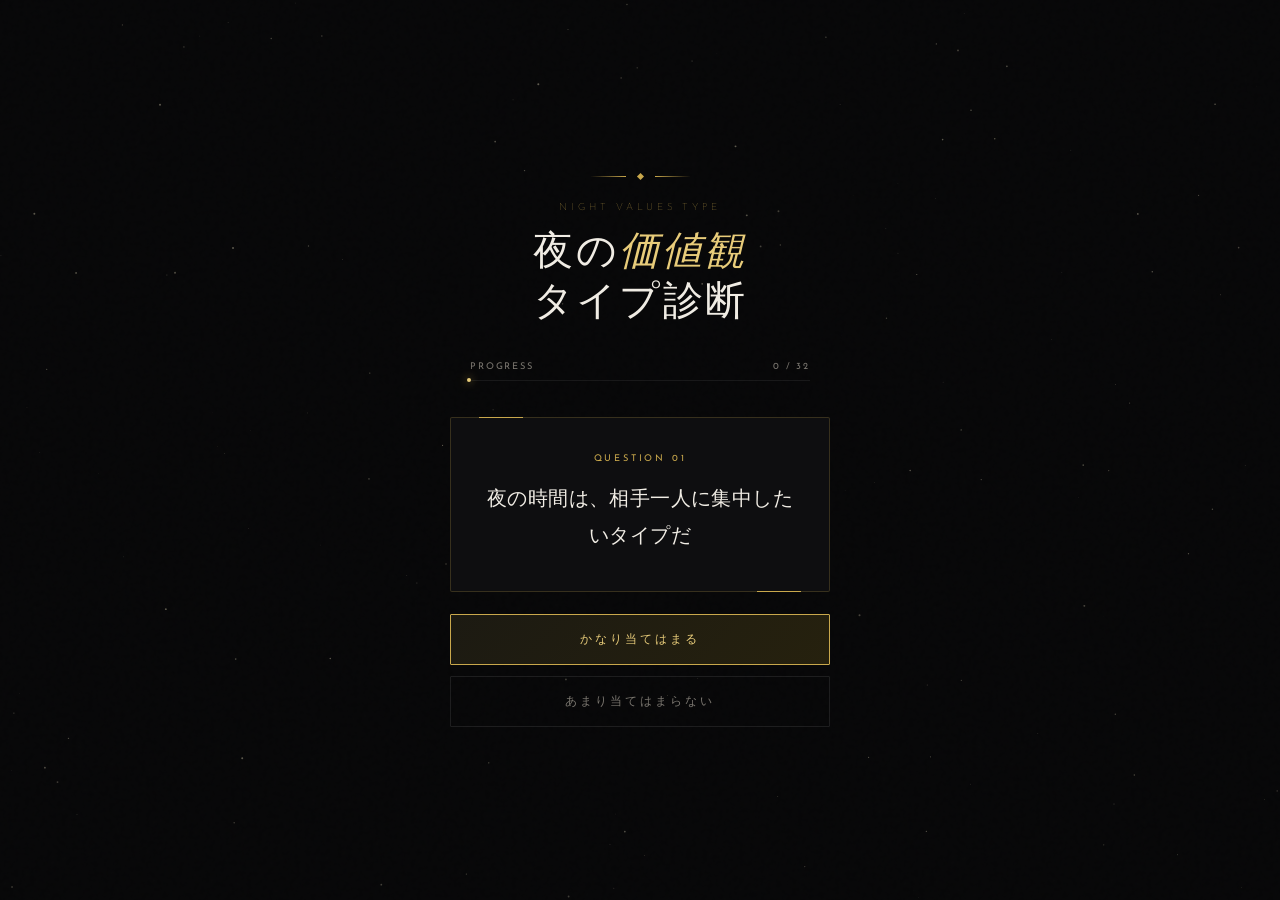
==== index.html @ 514044a6 "Add files via upload" ====
<!DOCTYPE html>
<html lang="ja">
<head>
  <meta charset="UTF-8" />
  <meta name="viewport" content="width=device-width, initial-scale=1.0" />
  <title>夜の価値観タイプ診断</title>
  <link rel="stylesheet" href="./style.css" />
</head>
<body>

<canvas id="stars-canvas"></canvas>

<div class="container">

  <div class="ornament">
    <div class="ornament-line"></div>
    <div class="ornament-diamond"></div>
    <div class="ornament-line right"></div>
  </div>

  <p class="eyebrow">Night Values Type</p>

  <h1>夜の<em>価値観</em><br>タイプ診断</h1>

  <div class="progress-wrap">
    <div class="progress-label">
      <span>Progress</span>
      <span id="progressText">0 / 32</span>
    </div>
    <div class="progress-track">
      <div class="progress-fill" id="progressFill" style="width:0%"></div>
    </div>
  </div>

  <div class="question-card">
    <div class="question-number" id="questionNumber">Question 01</div>
    <p id="question">読み込み中...</p>
  </div>

  <div class="buttons">
    <button id="yesBtn">かなり当てはまる</button>
    <button id="noBtn">あまり当てはまらない</button>
  </div>

</div>

<script src="./questions.js"></script>
<script src="./script.js"></script>

<script>
// Stars
(function(){
  const canvas = document.getElementById('stars-canvas');
  const ctx = canvas.getContext('2d');
  let stars = [];
  function resize(){
    canvas.width = window.innerWidth;
    canvas.height = window.innerHeight;
  }
  function init(){
    stars = [];
    for(let i=0;i<160;i++){
      stars.push({
        x: Math.random()*canvas.width,
        y: Math.random()*canvas.height,
        r: Math.random()*0.9+0.1,
        a: Math.random(),
        speed: Math.random()*0.003+0.001
      });
    }
  }
  function draw(){
    ctx.clearRect(0,0,canvas.width,canvas.height);
    stars.forEach(s=>{
      s.a += s.speed;
      const alpha = (Math.sin(s.a)+1)/2 * 0.7 + 0.1;
      ctx.beginPath();
      ctx.arc(s.x,s.y,s.r,0,Math.PI*2);
      ctx.fillStyle = `rgba(220,210,180,${alpha})`;
      ctx.fill();
    });
    requestAnimationFrame(draw);
  }
  resize();
  init();
  draw();
  window.addEventListener('resize',()=>{ resize(); init(); });
})();
</script>
</body>
</html>
---- style.css ----
@import url('https://fonts.googleapis.com/css2?family=Cormorant+Garamond:ital,wght@0,300;0,400;0,600;1,300;1,400&family=Josefin+Sans:wght@100;200;300&display=swap');

*, *::before, *::after { box-sizing: border-box; margin: 0; padding: 0; }

:root {
  --gold: #c9a84c;
  --gold-light: #e8cc7a;
  --gold-pale: rgba(201,168,76,0.12);
  --black: #070708;
  --surface: #0e0e10;
  --text-primary: #f0ece4;
  --text-muted: #7a766f;
  --border: rgba(201,168,76,0.22);
}

html, body { height: 100%; }

body {
  font-family: 'Josefin Sans', sans-serif;
  background: var(--black);
  color: var(--text-primary);
  min-height: 100vh;
  overflow-x: hidden;
}

#stars-canvas {
  position: fixed; inset: 0; z-index: 0; pointer-events: none; opacity: 0.55;
}

body::after {
  content: '';
  position: fixed; inset: 0; z-index: 1; pointer-events: none;
  background-image: url("data:image/svg+xml,%3Csvg viewBox='0 0 200 200' xmlns='http://www.w3.org/2000/svg'%3E%3Cfilter id='n'%3E%3CfeTurbulence type='fractalNoise' baseFrequency='0.85' numOctaves='4' stitchTiles='stitch'/%3E%3C/filter%3E%3Crect width='100%25' height='100%25' filter='url(%23n)' opacity='0.04'/%3E%3C/svg%3E");
  opacity: 0.4;
}

.container {
  position: relative; z-index: 2;
  max-width: 440px; min-height: 100vh; margin: 0 auto; padding: 0 24px;
  display: flex; flex-direction: column; justify-content: center; align-items: center; text-align: center;
}

.ornament {
  display: flex; align-items: center; gap: 12px; margin-bottom: 24px;
  opacity: 0; animation: fadeUp 1s ease 0.2s forwards;
}
.ornament-line { width: 36px; height: 1px; background: linear-gradient(90deg, transparent, var(--gold)); }
.ornament-line.right { background: linear-gradient(90deg, var(--gold), transparent); }
.ornament-diamond { width: 5px; height: 5px; background: var(--gold); transform: rotate(45deg); flex-shrink: 0; }

.eyebrow {
  font-weight: 100; font-size: 0.62rem; letter-spacing: 0.38em; color: var(--gold);
  text-transform: uppercase; margin-bottom: 14px;
  opacity: 0; animation: fadeUp 1s ease 0.35s forwards;
}

h1 {
  font-family: 'Cormorant Garamond', serif; font-weight: 300;
  font-size: 2.5rem; line-height: 1.25; letter-spacing: 0.06em;
  opacity: 0; animation: fadeUp 1s ease 0.45s forwards;
}
h1 em { font-style: italic; color: var(--gold-light); }

.progress-wrap {
  width: 100%; max-width: 340px; margin: 36px auto 0;
  opacity: 0; animation: fadeUp 1s ease 0.65s forwards;
}
.progress-label {
  display: flex; justify-content: space-between;
  font-size: 0.58rem; letter-spacing: 0.2em; color: var(--text-muted); text-transform: uppercase; margin-bottom: 9px;
}
.progress-track { width: 100%; height: 1px; background: rgba(255,255,255,0.07); position: relative; }
.progress-fill {
  height: 100%; background: linear-gradient(90deg, var(--gold), var(--gold-light));
  transition: width 0.55s cubic-bezier(0.4,0,0.2,1); position: relative;
}
.progress-fill::after {
  content: ''; position: absolute; right: -1px; top: 50%; transform: translateY(-50%);
  width: 4px; height: 4px; background: var(--gold-light); border-radius: 50%;
  box-shadow: 0 0 8px var(--gold);
}

.question-card {
  width: 100%; max-width: 380px; margin: 36px auto 0; padding: 36px 26px;
  background: var(--surface); border: 1px solid var(--border); border-radius: 2px; position: relative;
  opacity: 0; animation: fadeUp 1s ease 0.55s forwards;
}
.question-card::before {
  content: ''; position: absolute; top: -1px; left: 28px; width: 44px; height: 1px; background: var(--gold);
}
.question-card::after {
  content: ''; position: absolute; bottom: -1px; right: 28px; width: 44px; height: 1px; background: var(--gold);
}
.question-number {
  font-size: 0.58rem; letter-spacing: 0.3em; color: var(--gold); text-transform: uppercase; margin-bottom: 18px;
}
#question {
  font-family: 'Cormorant Garamond', serif; font-weight: 300;
  font-size: 1.25rem; line-height: 1.85; color: var(--text-primary); letter-spacing: 0.02em;
}

.buttons {
  width: 100%; max-width: 380px; display: flex; flex-direction: column; gap: 11px; margin-top: 22px;
  opacity: 0; animation: fadeUp 1s ease 0.75s forwards;
}
button {
  width: 100%; padding: 17px 24px;
  font-family: 'Josefin Sans', sans-serif; font-weight: 200;
  font-size: 0.72rem; letter-spacing: 0.26em; text-transform: uppercase;
  border: none; border-radius: 1px; cursor: pointer; transition: all 0.28s ease; position: relative; overflow: hidden;
}
#yesBtn {
  background: linear-gradient(135deg, #1c1a12, #26210e); color: var(--gold-light); border: 1px solid var(--gold);
}
#yesBtn::before {
  content: ''; position: absolute; inset: 0;
  background: linear-gradient(135deg, var(--gold-pale), transparent); opacity: 0; transition: opacity 0.28s;
}
#yesBtn:hover::before { opacity: 1; }
#yesBtn:hover { box-shadow: 0 0 28px rgba(201,168,76,0.22); transform: translateY(-1px); }

#noBtn { background: transparent; color: var(--text-muted); border: 1px solid rgba(255,255,255,0.09); }
#noBtn:hover { color: var(--text-primary); border-color: rgba(255,255,255,0.18); transform: translateY(-1px); }
button:active { transform: translateY(0) !important; }

/* === Result === */
.result-wrapper {
  position: relative; z-index: 2; width: 100%; max-width: 440px;
  min-height: 100vh; margin: 0 auto; padding: 60px 24px;
  display: flex; flex-direction: column; align-items: center;
}
.result-eyebrow {
  font-size: 0.58rem; letter-spacing: 0.38em; color: var(--gold); text-transform: uppercase; margin-bottom: 36px;
  opacity: 0; animation: fadeUp 0.8s ease 0.1s forwards;
}
.result-card {
  width: 100%; background: var(--surface); border: 1px solid var(--border); border-radius: 2px; padding: 40px 26px;
  position: relative; opacity: 0; animation: fadeUp 0.8s ease 0.3s forwards;
}
.result-card::before {
  content: ''; position: absolute; top: 0; left: 0; right: 0; height: 1px;
  background: linear-gradient(90deg, transparent, var(--gold), transparent);
}
.result-card::after {
  content: ''; position: absolute; bottom: 0; left: 0; right: 0; height: 1px;
  background: linear-gradient(90deg, transparent, rgba(201,168,76,0.3), transparent);
}
.type-label { font-size: 0.58rem; letter-spacing: 0.32em; color: var(--text-muted); text-transform: uppercase; margin-bottom: 10px; }
.type-name {
  font-family: 'Cormorant Garamond', serif; font-weight: 300;
  font-size: 2.1rem; line-height: 1.2; color: var(--gold-light); margin-bottom: 22px; letter-spacing: 0.04em;
}
.divider { width: 36px; height: 1px; background: var(--gold); margin: 0 auto 22px; }
.lead {
  font-family: 'Cormorant Garamond', serif; font-size: 1.02rem;
  line-height: 1.9; color: #aaa69f; letter-spacing: 0.02em;
}
.compat-section { margin-top: 30px; padding-top: 26px; border-top: 1px solid rgba(255,255,255,0.05); }
.compat-label {
  font-size: 0.56rem; letter-spacing: 0.3em; text-transform: uppercase; margin-bottom: 13px;
}
.compat-label.good { color: rgba(201,168,76,0.65); }
.compat-label.bad  { color: rgba(190,110,110,0.65); }
.compat-list { list-style: none; display: flex; flex-direction: column; gap: 7px; }
.compat-list li {
  font-family: 'Cormorant Garamond', serif; font-size: 0.95rem;
  color: var(--text-primary); padding: 10px 14px;
  background: rgba(255,255,255,0.02); border-left: 1px solid; letter-spacing: 0.02em;
}
.compat-list.good-list li { border-color: rgba(201,168,76,0.38); }
.compat-list.bad-list  li { border-color: rgba(190,110,110,0.28); }

.back-btn {
  margin-top: 28px; width: 100%; padding: 17px;
  background: transparent; border: 1px solid var(--border); color: var(--gold);
  font-family: 'Josefin Sans', sans-serif; font-weight: 200;
  font-size: 0.7rem; letter-spacing: 0.3em; text-transform: uppercase;
  cursor: pointer; border-radius: 1px; transition: all 0.28s ease;
  opacity: 0; animation: fadeUp 0.8s ease 0.5s forwards;
}
.back-btn:hover { background: var(--gold-pale); box-shadow: 0 0 20px rgba(201,168,76,0.15); transform: translateY(-1px); }

@keyframes fadeUp {
  from { opacity: 0; transform: translateY(18px); }
  to   { opacity: 1; transform: translateY(0); }
}
.q-exit   { animation: qExit 0.22s ease forwards; }
.q-enter  { animation: qEnter 0.3s ease forwards; }
@keyframes qExit  { to { opacity: 0; transform: translateX(-16px); } }
@keyframes qEnter { from { opacity: 0; transform: translateX(16px); } to { opacity: 1; transform: translateX(0); } }

@media (max-width: 480px) {
  h1 { font-size: 2rem; }
  #question { font-size: 1.15rem; }
  .question-card { padding: 28px 18px; }
  .result-card { padding: 32px 18px; }
  .type-name { font-size: 1.8rem; }
}
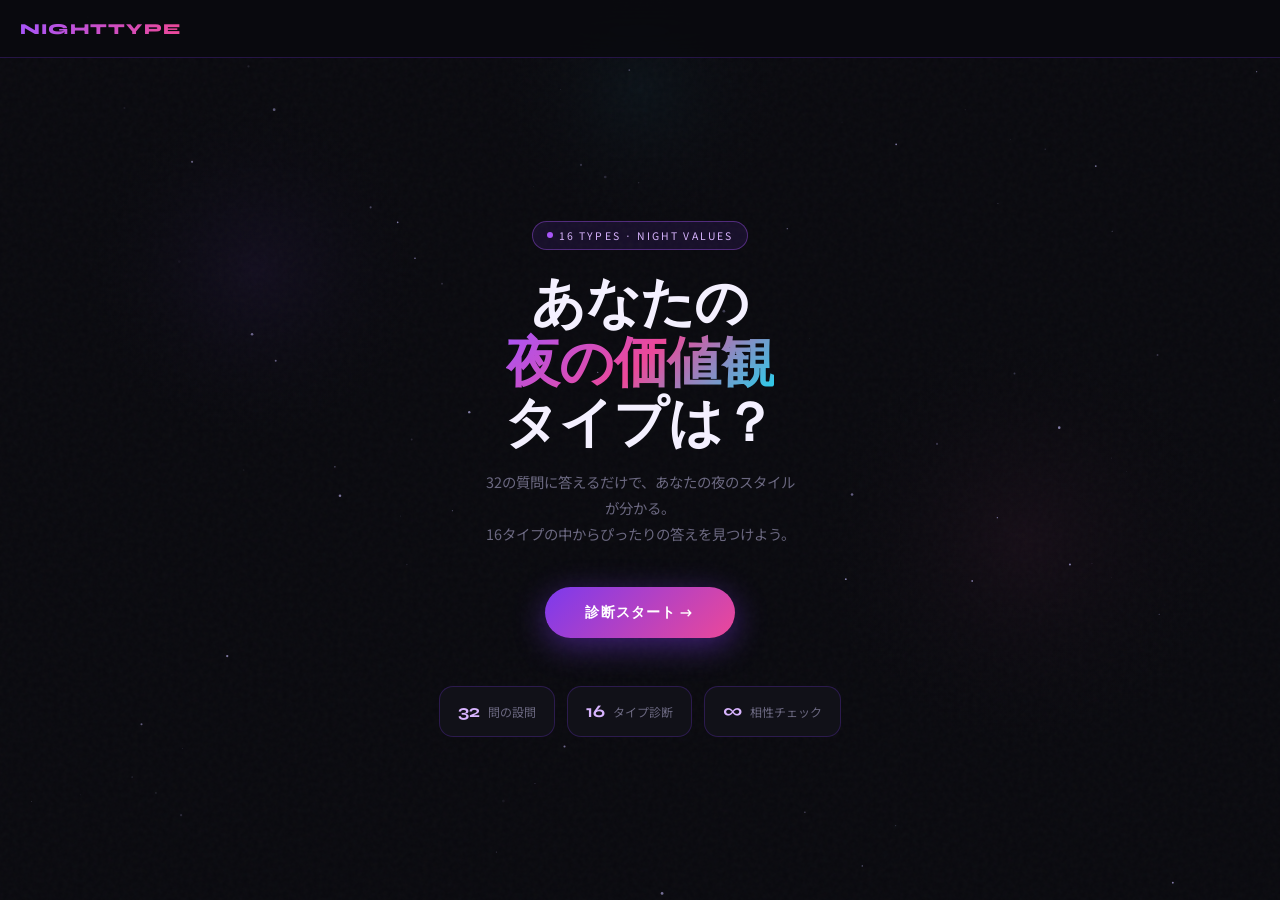
==== commit bc892fff: "Add files via upload" ====
--- a/index.html
+++ b/index.html
@@ -8,84 +8,54 @@
 </head>
 <body>
 
-<canvas id="stars-canvas"></canvas>
+<canvas id="bg-canvas"></canvas>
+<div class="noise"></div>
 
-<div class="container">
+<!-- NAVBAR -->
+<nav class="navbar">
+  <a href="index.html" class="nav-logo">NightType</a>
+  <button class="hamburger" id="hamburger" aria-label="menu">
+    <span></span><span></span><span></span>
+  </button>
+</nav>
 
-  <div class="ornament">
-    <div class="ornament-line"></div>
-    <div class="ornament-diamond"></div>
-    <div class="ornament-line right"></div>
+<!-- DRAWER -->
+<div class="drawer" id="drawer">
+  <a href="index.html" class="active"><span class="icon">🏠</span>ホーム</a>
+  <a href="quiz.html"><span class="icon">🌙</span>診断する</a>
+  <a href="compat.html"><span class="icon">💜</span>相性チェック</a>
+</div>
+<div class="drawer-overlay" id="drawer-overlay"></div>
+
+<!-- HERO -->
+<div class="page">
+  <div class="home-hero">
+
+    <div class="hero-badge">
+      <div class="dot"></div>
+      16 Types · Night Values
+    </div>
+
+    <h1 class="hero-title">
+      あなたの<br><span class="grad">夜の価値観</span><br>タイプは？
+    </h1>
+
+    <p class="hero-sub">
+      32の質問に答えるだけで、あなたの夜のスタイルが分かる。<br>
+      16タイプの中からぴったりの答えを見つけよう。
+    </p>
+
+    <a href="quiz.html" class="hero-btn">診断スタート →</a>
+
+    <div class="hero-cards">
+      <div class="hero-card"><span class="num">32</span>問の設問</div>
+      <div class="hero-card"><span class="num">16</span>タイプ診断</div>
+      <div class="hero-card"><span class="num">∞</span>相性チェック</div>
+    </div>
+
   </div>
-
-  <p class="eyebrow">Night Values Type</p>
-
-  <h1>夜の<em>価値観</em><br>タイプ診断</h1>
-
-  <div class="progress-wrap">
-    <div class="progress-label">
-      <span>Progress</span>
-      <span id="progressText">0 / 32</span>
-    </div>
-    <div class="progress-track">
-      <div class="progress-fill" id="progressFill" style="width:0%"></div>
-    </div>
-  </div>
-
-  <div class="question-card">
-    <div class="question-number" id="questionNumber">Question 01</div>
-    <p id="question">読み込み中...</p>
-  </div>
-
-  <div class="buttons">
-    <button id="yesBtn">かなり当てはまる</button>
-    <button id="noBtn">あまり当てはまらない</button>
-  </div>
-
 </div>
 
-<script src="./questions.js"></script>
-<script src="./script.js"></script>
-
-<script>
-// Stars
-(function(){
-  const canvas = document.getElementById('stars-canvas');
-  const ctx = canvas.getContext('2d');
-  let stars = [];
-  function resize(){
-    canvas.width = window.innerWidth;
-    canvas.height = window.innerHeight;
-  }
-  function init(){
-    stars = [];
-    for(let i=0;i<160;i++){
-      stars.push({
-        x: Math.random()*canvas.width,
-        y: Math.random()*canvas.height,
-        r: Math.random()*0.9+0.1,
-        a: Math.random(),
-        speed: Math.random()*0.003+0.001
-      });
-    }
-  }
-  function draw(){
-    ctx.clearRect(0,0,canvas.width,canvas.height);
-    stars.forEach(s=>{
-      s.a += s.speed;
-      const alpha = (Math.sin(s.a)+1)/2 * 0.7 + 0.1;
-      ctx.beginPath();
-      ctx.arc(s.x,s.y,s.r,0,Math.PI*2);
-      ctx.fillStyle = `rgba(220,210,180,${alpha})`;
-      ctx.fill();
-    });
-    requestAnimationFrame(draw);
-  }
-  resize();
-  init();
-  draw();
-  window.addEventListener('resize',()=>{ resize(); init(); });
-})();
-</script>
+<script src="./common.js"></script>
 </body>
 </html>
--- a/style.css
+++ b/style.css
@@ -1,198 +1,474 @@
-@import url('https://fonts.googleapis.com/css2?family=Cormorant+Garamond:ital,wght@0,300;0,400;0,600;1,300;1,400&family=Josefin+Sans:wght@100;200;300&display=swap');
+@import url('https://fonts.googleapis.com/css2?family=Syne:wght@400;600;700;800&family=Noto+Sans+JP:wght@300;400;500&display=swap');
 
 *, *::before, *::after { box-sizing: border-box; margin: 0; padding: 0; }
 
 :root {
-  --gold: #c9a84c;
-  --gold-light: #e8cc7a;
-  --gold-pale: rgba(201,168,76,0.12);
-  --black: #070708;
-  --surface: #0e0e10;
-  --text-primary: #f0ece4;
-  --text-muted: #7a766f;
-  --border: rgba(201,168,76,0.22);
-}
-
-html, body { height: 100%; }
+  --bg:       #0a0a0f;
+  --surface:  #111118;
+  --surface2: #18181f;
+  --purple:   #7c3aed;
+  --purple-l: #a855f7;
+  --purple-ll:#d8b4fe;
+  --pink:     #ec4899;
+  --pink-l:   #f9a8d4;
+  --cyan:     #22d3ee;
+  --white:    #f4f0ff;
+  --muted:    #6b6880;
+  --border:   rgba(124,58,237,0.25);
+  --glow:     rgba(124,58,237,0.35);
+}
+
+html, body { height: 100%; scroll-behavior: smooth; }
 
 body {
-  font-family: 'Josefin Sans', sans-serif;
-  background: var(--black);
-  color: var(--text-primary);
+  font-family: 'Noto Sans JP', sans-serif;
+  background: var(--bg);
+  color: var(--white);
   min-height: 100vh;
   overflow-x: hidden;
 }
 
-#stars-canvas {
-  position: fixed; inset: 0; z-index: 0; pointer-events: none; opacity: 0.55;
-}
-
-body::after {
-  content: '';
-  position: fixed; inset: 0; z-index: 1; pointer-events: none;
-  background-image: url("data:image/svg+xml,%3Csvg viewBox='0 0 200 200' xmlns='http://www.w3.org/2000/svg'%3E%3Cfilter id='n'%3E%3CfeTurbulence type='fractalNoise' baseFrequency='0.85' numOctaves='4' stitchTiles='stitch'/%3E%3C/filter%3E%3Crect width='100%25' height='100%25' filter='url(%23n)' opacity='0.04'/%3E%3C/svg%3E");
-  opacity: 0.4;
-}
-
-.container {
+/* ── Scrollbar ── */
+::-webkit-scrollbar { width: 4px; }
+::-webkit-scrollbar-track { background: var(--bg); }
+::-webkit-scrollbar-thumb { background: var(--purple); border-radius: 2px; }
+
+/* ── Canvas BG ── */
+#bg-canvas {
+  position: fixed; inset: 0; z-index: 0; pointer-events: none;
+}
+
+/* ── Noise overlay ── */
+.noise {
+  position: fixed; inset: 0; z-index: 1; pointer-events: none; opacity: 0.03;
+  background-image: url("data:image/svg+xml,%3Csvg viewBox='0 0 200 200' xmlns='http://www.w3.org/2000/svg'%3E%3Cfilter id='n'%3E%3CfeTurbulence type='fractalNoise' baseFrequency='0.9' numOctaves='4' stitchTiles='stitch'/%3E%3C/filter%3E%3Crect width='100%25' height='100%25' filter='url(%23n)'/%3E%3C/svg%3E");
+}
+
+/* ════════════════════════════
+   NAVBAR
+════════════════════════════ */
+.navbar {
+  position: fixed; top: 0; left: 0; right: 0; z-index: 100;
+  display: flex; align-items: center; justify-content: space-between;
+  padding: 0 20px; height: 58px;
+  background: rgba(10,10,15,0.85);
+  backdrop-filter: blur(16px);
+  border-bottom: 1px solid var(--border);
+}
+
+.nav-logo {
+  font-family: 'Syne', sans-serif; font-weight: 800; font-size: 0.95rem;
+  letter-spacing: 0.08em; text-transform: uppercase;
+  background: linear-gradient(90deg, var(--purple-l), var(--pink));
+  -webkit-background-clip: text; -webkit-text-fill-color: transparent;
+  text-decoration: none;
+}
+
+.hamburger {
+  display: flex; flex-direction: column; justify-content: center; gap: 5px;
+  width: 36px; height: 36px; cursor: pointer; padding: 4px;
+  background: none; border: none;
+}
+.hamburger span {
+  display: block; height: 2px; border-radius: 2px;
+  background: var(--purple-ll);
+  transition: all 0.3s ease;
+  transform-origin: center;
+}
+.hamburger.open span:nth-child(1) { transform: translateY(7px) rotate(45deg); }
+.hamburger.open span:nth-child(2) { opacity: 0; transform: scaleX(0); }
+.hamburger.open span:nth-child(3) { transform: translateY(-7px) rotate(-45deg); }
+
+/* Drawer */
+.drawer {
+  position: fixed; top: 58px; right: 0; bottom: 0;
+  width: min(280px, 80vw); z-index: 99;
+  background: rgba(17,17,24,0.97);
+  backdrop-filter: blur(20px);
+  border-left: 1px solid var(--border);
+  transform: translateX(100%);
+  transition: transform 0.35s cubic-bezier(0.4,0,0.2,1);
+  padding: 32px 24px;
+  display: flex; flex-direction: column; gap: 8px;
+}
+.drawer.open { transform: translateX(0); }
+.drawer-overlay {
+  position: fixed; inset: 0; z-index: 98; background: rgba(0,0,0,0.5);
+  opacity: 0; pointer-events: none; transition: opacity 0.3s;
+}
+.drawer-overlay.open { opacity: 1; pointer-events: all; }
+
+.drawer a {
+  display: flex; align-items: center; gap: 12px;
+  padding: 14px 16px; border-radius: 10px;
+  font-family: 'Syne', sans-serif; font-weight: 600; font-size: 0.9rem;
+  letter-spacing: 0.05em; color: var(--white); text-decoration: none;
+  transition: all 0.2s;
+}
+.drawer a:hover, .drawer a.active {
+  background: rgba(124,58,237,0.2); color: var(--purple-ll);
+}
+.drawer a .icon { font-size: 1.1rem; width: 24px; text-align: center; }
+
+/* ════════════════════════════
+   PAGE WRAPPER
+════════════════════════════ */
+.page {
   position: relative; z-index: 2;
-  max-width: 440px; min-height: 100vh; margin: 0 auto; padding: 0 24px;
-  display: flex; flex-direction: column; justify-content: center; align-items: center; text-align: center;
-}
-
-.ornament {
-  display: flex; align-items: center; gap: 12px; margin-bottom: 24px;
-  opacity: 0; animation: fadeUp 1s ease 0.2s forwards;
-}
-.ornament-line { width: 36px; height: 1px; background: linear-gradient(90deg, transparent, var(--gold)); }
-.ornament-line.right { background: linear-gradient(90deg, var(--gold), transparent); }
-.ornament-diamond { width: 5px; height: 5px; background: var(--gold); transform: rotate(45deg); flex-shrink: 0; }
-
-.eyebrow {
-  font-weight: 100; font-size: 0.62rem; letter-spacing: 0.38em; color: var(--gold);
-  text-transform: uppercase; margin-bottom: 14px;
-  opacity: 0; animation: fadeUp 1s ease 0.35s forwards;
-}
-
-h1 {
-  font-family: 'Cormorant Garamond', serif; font-weight: 300;
-  font-size: 2.5rem; line-height: 1.25; letter-spacing: 0.06em;
-  opacity: 0; animation: fadeUp 1s ease 0.45s forwards;
-}
-h1 em { font-style: italic; color: var(--gold-light); }
-
-.progress-wrap {
-  width: 100%; max-width: 340px; margin: 36px auto 0;
-  opacity: 0; animation: fadeUp 1s ease 0.65s forwards;
-}
-.progress-label {
-  display: flex; justify-content: space-between;
-  font-size: 0.58rem; letter-spacing: 0.2em; color: var(--text-muted); text-transform: uppercase; margin-bottom: 9px;
-}
-.progress-track { width: 100%; height: 1px; background: rgba(255,255,255,0.07); position: relative; }
+  padding-top: 58px; min-height: 100vh;
+}
+
+/* ════════════════════════════
+   HOME PAGE
+════════════════════════════ */
+.home-hero {
+  display: flex; flex-direction: column; align-items: center; justify-content: center;
+  min-height: calc(100vh - 58px);
+  padding: 40px 24px; text-align: center;
+}
+
+.hero-badge {
+  display: inline-flex; align-items: center; gap: 6px;
+  padding: 6px 14px; border-radius: 999px;
+  border: 1px solid rgba(168,85,247,0.4);
+  background: rgba(124,58,237,0.12);
+  font-size: 0.65rem; letter-spacing: 0.2em; text-transform: uppercase;
+  color: var(--purple-ll); margin-bottom: 24px;
+  opacity: 0; animation: popIn 0.6s ease 0.2s forwards;
+}
+.hero-badge .dot {
+  width: 6px; height: 6px; border-radius: 50%; background: var(--purple-l);
+  animation: pulse 2s infinite;
+}
+
+.hero-title {
+  font-family: 'Syne', sans-serif; font-weight: 800;
+  font-size: clamp(2.2rem, 8vw, 3.4rem); line-height: 1.1;
+  letter-spacing: -0.01em; margin-bottom: 16px;
+  opacity: 0; animation: popIn 0.6s ease 0.35s forwards;
+}
+.hero-title .grad {
+  background: linear-gradient(135deg, var(--purple-l) 0%, var(--pink) 50%, var(--cyan) 100%);
+  -webkit-background-clip: text; -webkit-text-fill-color: transparent;
+}
+
+.hero-sub {
+  font-size: 0.9rem; line-height: 1.8; color: var(--muted);
+  max-width: 320px; margin-bottom: 40px;
+  opacity: 0; animation: popIn 0.6s ease 0.5s forwards;
+}
+
+.hero-btn {
+  display: inline-block; padding: 16px 40px; border-radius: 999px;
+  background: linear-gradient(135deg, var(--purple), var(--pink));
+  color: #fff; font-family: 'Syne', sans-serif; font-weight: 700;
+  font-size: 0.9rem; letter-spacing: 0.08em; text-decoration: none;
+  box-shadow: 0 8px 32px rgba(124,58,237,0.45);
+  transition: all 0.25s ease;
+  opacity: 0; animation: popIn 0.6s ease 0.65s forwards;
+}
+.hero-btn:hover {
+  transform: translateY(-3px);
+  box-shadow: 0 14px 40px rgba(124,58,237,0.6);
+}
+
+.hero-cards {
+  display: flex; gap: 12px; margin-top: 48px; flex-wrap: wrap; justify-content: center;
+  opacity: 0; animation: popIn 0.6s ease 0.8s forwards;
+}
+.hero-card {
+  padding: 14px 18px; border-radius: 14px;
+  background: var(--surface); border: 1px solid var(--border);
+  font-size: 0.75rem; color: var(--muted);
+  display: flex; align-items: center; gap: 8px;
+}
+.hero-card .num {
+  font-family: 'Syne', sans-serif; font-weight: 700; font-size: 1.1rem; color: var(--purple-ll);
+}
+
+/* ════════════════════════════
+   QUIZ PAGE
+════════════════════════════ */
+.quiz-wrap {
+  max-width: 480px; margin: 0 auto;
+  padding: 32px 20px 60px;
+  display: flex; flex-direction: column; align-items: center;
+}
+
+.quiz-header {
+  width: 100%; margin-bottom: 28px;
+  opacity: 0; animation: popIn 0.5s ease 0.1s forwards;
+}
+
+.progress-top {
+  display: flex; justify-content: space-between; align-items: center;
+  font-size: 0.65rem; letter-spacing: 0.15em; text-transform: uppercase;
+  color: var(--muted); margin-bottom: 10px;
+}
+.progress-num { font-family: 'Syne', sans-serif; color: var(--purple-ll); font-weight: 700; }
+
+.progress-bar {
+  width: 100%; height: 3px; background: rgba(255,255,255,0.06); border-radius: 999px; overflow: hidden;
+}
 .progress-fill {
-  height: 100%; background: linear-gradient(90deg, var(--gold), var(--gold-light));
-  transition: width 0.55s cubic-bezier(0.4,0,0.2,1); position: relative;
+  height: 100%;
+  background: linear-gradient(90deg, var(--purple), var(--pink));
+  border-radius: 999px;
+  transition: width 0.5s cubic-bezier(0.4,0,0.2,1);
+  position: relative;
 }
 .progress-fill::after {
-  content: ''; position: absolute; right: -1px; top: 50%; transform: translateY(-50%);
-  width: 4px; height: 4px; background: var(--gold-light); border-radius: 50%;
-  box-shadow: 0 0 8px var(--gold);
-}
-
-.question-card {
-  width: 100%; max-width: 380px; margin: 36px auto 0; padding: 36px 26px;
-  background: var(--surface); border: 1px solid var(--border); border-radius: 2px; position: relative;
-  opacity: 0; animation: fadeUp 1s ease 0.55s forwards;
-}
-.question-card::before {
-  content: ''; position: absolute; top: -1px; left: 28px; width: 44px; height: 1px; background: var(--gold);
-}
-.question-card::after {
-  content: ''; position: absolute; bottom: -1px; right: 28px; width: 44px; height: 1px; background: var(--gold);
-}
-.question-number {
-  font-size: 0.58rem; letter-spacing: 0.3em; color: var(--gold); text-transform: uppercase; margin-bottom: 18px;
-}
+  content: ''; position: absolute; right: 0; top: 50%; transform: translateY(-50%);
+  width: 8px; height: 8px; border-radius: 50%;
+  background: var(--pink);
+  box-shadow: 0 0 10px var(--pink);
+}
+
+.q-card {
+  width: 100%; border-radius: 20px;
+  background: var(--surface);
+  border: 1px solid var(--border);
+  padding: 32px 24px; position: relative; overflow: hidden;
+  opacity: 0; animation: popIn 0.5s ease 0.25s forwards;
+}
+.q-card::before {
+  content: ''; position: absolute; top: 0; left: 0; right: 0; height: 2px;
+  background: linear-gradient(90deg, var(--purple), var(--pink), var(--cyan));
+}
+
+.q-tag {
+  display: inline-block; padding: 4px 10px; border-radius: 999px;
+  background: rgba(124,58,237,0.18); border: 1px solid rgba(168,85,247,0.3);
+  font-size: 0.6rem; letter-spacing: 0.2em; text-transform: uppercase;
+  color: var(--purple-ll); margin-bottom: 18px;
+}
+
 #question {
-  font-family: 'Cormorant Garamond', serif; font-weight: 300;
-  font-size: 1.25rem; line-height: 1.85; color: var(--text-primary); letter-spacing: 0.02em;
-}
-
-.buttons {
-  width: 100%; max-width: 380px; display: flex; flex-direction: column; gap: 11px; margin-top: 22px;
-  opacity: 0; animation: fadeUp 1s ease 0.75s forwards;
-}
-button {
-  width: 100%; padding: 17px 24px;
-  font-family: 'Josefin Sans', sans-serif; font-weight: 200;
-  font-size: 0.72rem; letter-spacing: 0.26em; text-transform: uppercase;
-  border: none; border-radius: 1px; cursor: pointer; transition: all 0.28s ease; position: relative; overflow: hidden;
-}
-#yesBtn {
-  background: linear-gradient(135deg, #1c1a12, #26210e); color: var(--gold-light); border: 1px solid var(--gold);
-}
-#yesBtn::before {
-  content: ''; position: absolute; inset: 0;
-  background: linear-gradient(135deg, var(--gold-pale), transparent); opacity: 0; transition: opacity 0.28s;
-}
-#yesBtn:hover::before { opacity: 1; }
-#yesBtn:hover { box-shadow: 0 0 28px rgba(201,168,76,0.22); transform: translateY(-1px); }
-
-#noBtn { background: transparent; color: var(--text-muted); border: 1px solid rgba(255,255,255,0.09); }
-#noBtn:hover { color: var(--text-primary); border-color: rgba(255,255,255,0.18); transform: translateY(-1px); }
-button:active { transform: translateY(0) !important; }
-
-/* === Result === */
-.result-wrapper {
-  position: relative; z-index: 2; width: 100%; max-width: 440px;
-  min-height: 100vh; margin: 0 auto; padding: 60px 24px;
+  font-size: 1.15rem; line-height: 1.85; font-weight: 400; letter-spacing: 0.02em;
+}
+
+.q-deco {
+  position: absolute; bottom: -20px; right: -20px;
+  width: 100px; height: 100px; border-radius: 50%;
+  background: radial-gradient(circle, rgba(124,58,237,0.12), transparent 70%);
+  pointer-events: none;
+}
+
+.btn-group {
+  width: 100%; display: flex; flex-direction: column; gap: 12px; margin-top: 20px;
+  opacity: 0; animation: popIn 0.5s ease 0.4s forwards;
+}
+
+.btn-yes, .btn-no {
+  width: 100%; padding: 18px; border-radius: 14px; border: none; cursor: pointer;
+  font-family: 'Syne', sans-serif; font-weight: 700; font-size: 0.85rem;
+  letter-spacing: 0.06em; transition: all 0.22s ease; position: relative; overflow: hidden;
+}
+.btn-yes {
+  background: linear-gradient(135deg, var(--purple), var(--pink));
+  color: #fff;
+  box-shadow: 0 6px 24px rgba(124,58,237,0.4);
+}
+.btn-yes:hover { transform: translateY(-2px); box-shadow: 0 10px 32px rgba(124,58,237,0.55); }
+.btn-no {
+  background: var(--surface2); color: var(--muted);
+  border: 1px solid rgba(255,255,255,0.08);
+}
+.btn-no:hover { color: var(--white); border-color: rgba(255,255,255,0.2); transform: translateY(-2px); }
+
+/* ════════════════════════════
+   RESULT PAGE
+════════════════════════════ */
+.result-wrap {
+  max-width: 480px; margin: 0 auto;
+  padding: 32px 20px 80px;
   display: flex; flex-direction: column; align-items: center;
 }
+
 .result-eyebrow {
-  font-size: 0.58rem; letter-spacing: 0.38em; color: var(--gold); text-transform: uppercase; margin-bottom: 36px;
-  opacity: 0; animation: fadeUp 0.8s ease 0.1s forwards;
-}
+  font-size: 0.62rem; letter-spacing: 0.3em; text-transform: uppercase;
+  color: var(--purple-ll); margin-bottom: 20px;
+  opacity: 0; animation: popIn 0.6s ease 0.1s forwards;
+}
+
+.result-illust {
+  width: 140px; height: 140px; border-radius: 50%;
+  display: flex; align-items: center; justify-content: center;
+  font-size: 4.5rem; margin-bottom: 24px;
+  border: 2px solid var(--border);
+  background: radial-gradient(circle at 30% 30%, rgba(124,58,237,0.3), rgba(10,10,15,0.8));
+  box-shadow: 0 0 40px rgba(124,58,237,0.3), inset 0 0 30px rgba(168,85,247,0.1);
+  opacity: 0; animation: popIn 0.7s cubic-bezier(0.34,1.56,0.64,1) 0.3s forwards;
+}
+
 .result-card {
-  width: 100%; background: var(--surface); border: 1px solid var(--border); border-radius: 2px; padding: 40px 26px;
-  position: relative; opacity: 0; animation: fadeUp 0.8s ease 0.3s forwards;
+  width: 100%; border-radius: 20px;
+  background: var(--surface); border: 1px solid var(--border);
+  padding: 28px 22px; position: relative; overflow: hidden;
+  opacity: 0; animation: popIn 0.6s ease 0.5s forwards;
 }
 .result-card::before {
-  content: ''; position: absolute; top: 0; left: 0; right: 0; height: 1px;
-  background: linear-gradient(90deg, transparent, var(--gold), transparent);
-}
-.result-card::after {
-  content: ''; position: absolute; bottom: 0; left: 0; right: 0; height: 1px;
-  background: linear-gradient(90deg, transparent, rgba(201,168,76,0.3), transparent);
-}
-.type-label { font-size: 0.58rem; letter-spacing: 0.32em; color: var(--text-muted); text-transform: uppercase; margin-bottom: 10px; }
-.type-name {
-  font-family: 'Cormorant Garamond', serif; font-weight: 300;
-  font-size: 2.1rem; line-height: 1.2; color: var(--gold-light); margin-bottom: 22px; letter-spacing: 0.04em;
-}
-.divider { width: 36px; height: 1px; background: var(--gold); margin: 0 auto 22px; }
-.lead {
-  font-family: 'Cormorant Garamond', serif; font-size: 1.02rem;
-  line-height: 1.9; color: #aaa69f; letter-spacing: 0.02em;
-}
-.compat-section { margin-top: 30px; padding-top: 26px; border-top: 1px solid rgba(255,255,255,0.05); }
-.compat-label {
-  font-size: 0.56rem; letter-spacing: 0.3em; text-transform: uppercase; margin-bottom: 13px;
-}
-.compat-label.good { color: rgba(201,168,76,0.65); }
-.compat-label.bad  { color: rgba(190,110,110,0.65); }
-.compat-list { list-style: none; display: flex; flex-direction: column; gap: 7px; }
+  content: ''; position: absolute; top: 0; left: 0; right: 0; height: 2px;
+  background: linear-gradient(90deg, var(--purple), var(--pink), var(--cyan));
+}
+
+.result-type-label { font-size: 0.6rem; letter-spacing: 0.25em; text-transform: uppercase; color: var(--muted); margin-bottom: 8px; }
+.result-type-name {
+  font-family: 'Syne', sans-serif; font-weight: 800;
+  font-size: 1.9rem; line-height: 1.15; letter-spacing: -0.01em;
+  background: linear-gradient(135deg, var(--purple-ll), var(--pink-l));
+  -webkit-background-clip: text; -webkit-text-fill-color: transparent;
+  margin-bottom: 16px;
+}
+.result-desc {
+  font-size: 0.88rem; line-height: 1.85; color: #9d99b0;
+  padding-top: 16px; border-top: 1px solid rgba(255,255,255,0.05);
+}
+
+.compat-block {
+  width: 100%; margin-top: 16px; border-radius: 16px;
+  background: var(--surface); border: 1px solid var(--border);
+  padding: 20px 20px; overflow: hidden;
+  opacity: 0; animation: popIn 0.6s ease 0.7s forwards;
+}
+.compat-title {
+  font-family: 'Syne', sans-serif; font-size: 0.7rem; font-weight: 700;
+  letter-spacing: 0.18em; text-transform: uppercase; margin-bottom: 14px;
+  display: flex; align-items: center; gap: 8px;
+}
+.compat-title .dot-good { width: 8px; height: 8px; border-radius: 50%; background: var(--purple-l); box-shadow: 0 0 8px var(--purple); }
+.compat-title .dot-bad  { width: 8px; height: 8px; border-radius: 50%; background: var(--pink); box-shadow: 0 0 8px var(--pink); }
+
+.compat-list { list-style: none; display: flex; flex-direction: column; gap: 8px; }
 .compat-list li {
-  font-family: 'Cormorant Garamond', serif; font-size: 0.95rem;
-  color: var(--text-primary); padding: 10px 14px;
-  background: rgba(255,255,255,0.02); border-left: 1px solid; letter-spacing: 0.02em;
-}
-.compat-list.good-list li { border-color: rgba(201,168,76,0.38); }
-.compat-list.bad-list  li { border-color: rgba(190,110,110,0.28); }
-
-.back-btn {
-  margin-top: 28px; width: 100%; padding: 17px;
-  background: transparent; border: 1px solid var(--border); color: var(--gold);
-  font-family: 'Josefin Sans', sans-serif; font-weight: 200;
-  font-size: 0.7rem; letter-spacing: 0.3em; text-transform: uppercase;
-  cursor: pointer; border-radius: 1px; transition: all 0.28s ease;
-  opacity: 0; animation: fadeUp 0.8s ease 0.5s forwards;
-}
-.back-btn:hover { background: var(--gold-pale); box-shadow: 0 0 20px rgba(201,168,76,0.15); transform: translateY(-1px); }
-
-@keyframes fadeUp {
-  from { opacity: 0; transform: translateY(18px); }
+  padding: 10px 14px; border-radius: 10px;
+  background: var(--surface2); font-size: 0.82rem;
+  display: flex; align-items: center; gap: 10px;
+}
+.compat-list li .ci { font-size: 1.1rem; }
+.compat-list.good li { border-left: 3px solid var(--purple-l); }
+.compat-list.bad  li { border-left: 3px solid var(--pink); }
+
+.result-actions {
+  width: 100%; display: flex; flex-direction: column; gap: 10px; margin-top: 16px;
+  opacity: 0; animation: popIn 0.6s ease 0.9s forwards;
+}
+.btn-retry {
+  width: 100%; padding: 17px; border-radius: 14px; border: 1px solid var(--border);
+  background: transparent; color: var(--purple-ll);
+  font-family: 'Syne', sans-serif; font-weight: 700; font-size: 0.82rem;
+  letter-spacing: 0.08em; cursor: pointer; transition: all 0.22s;
+}
+.btn-retry:hover { background: rgba(124,58,237,0.15); transform: translateY(-1px); }
+
+.btn-compat {
+  width: 100%; padding: 17px; border-radius: 14px; border: none;
+  background: linear-gradient(135deg, var(--purple), var(--pink));
+  color: #fff; font-family: 'Syne', sans-serif; font-weight: 700;
+  font-size: 0.82rem; letter-spacing: 0.08em; cursor: pointer;
+  box-shadow: 0 6px 24px rgba(124,58,237,0.4); transition: all 0.22s;
+  text-decoration: none; display: block; text-align: center;
+}
+.btn-compat:hover { transform: translateY(-2px); box-shadow: 0 10px 32px rgba(124,58,237,0.55); }
+
+/* ════════════════════════════
+   COMPAT PAGE
+════════════════════════════ */
+.compat-page {
+  max-width: 480px; margin: 0 auto; padding: 32px 20px 80px;
+}
+
+.page-header {
+  text-align: center; margin-bottom: 32px;
+  opacity: 0; animation: popIn 0.6s ease 0.1s forwards;
+}
+.page-header h1 {
+  font-family: 'Syne', sans-serif; font-weight: 800; font-size: 1.7rem;
+  background: linear-gradient(135deg, var(--purple-l), var(--pink));
+  -webkit-background-clip: text; -webkit-text-fill-color: transparent;
+  margin-bottom: 8px;
+}
+.page-header p { font-size: 0.82rem; color: var(--muted); line-height: 1.7; }
+
+.selector-label {
+  font-size: 0.62rem; letter-spacing: 0.2em; text-transform: uppercase;
+  color: var(--purple-ll); margin-bottom: 12px;
+  opacity: 0; animation: popIn 0.6s ease 0.25s forwards;
+}
+
+.type-grid {
+  display: grid; grid-template-columns: repeat(2, 1fr); gap: 10px; margin-bottom: 24px;
+  opacity: 0; animation: popIn 0.6s ease 0.35s forwards;
+}
+.type-btn {
+  padding: 14px 12px; border-radius: 12px; border: 1px solid var(--border);
+  background: var(--surface); cursor: pointer; transition: all 0.2s;
+  text-align: left; color: var(--white);
+}
+.type-btn:hover { border-color: var(--purple-l); background: rgba(124,58,237,0.12); }
+.type-btn.selected { border-color: var(--purple-l); background: rgba(124,58,237,0.2); box-shadow: 0 0 16px rgba(124,58,237,0.25); }
+.type-btn .tb-icon { font-size: 1.5rem; margin-bottom: 6px; display: block; }
+.type-btn .tb-name { font-family: 'Syne', sans-serif; font-weight: 700; font-size: 0.78rem; display: block; margin-bottom: 2px; }
+.type-btn .tb-desc { font-size: 0.68rem; color: var(--muted); line-height: 1.4; }
+
+.compat-result {
+  border-radius: 20px; background: var(--surface); border: 1px solid var(--border);
+  padding: 24px 20px; display: none;
+  opacity: 0; animation: popIn 0.5s ease forwards;
+}
+.compat-result.show { display: block; }
+.compat-result::before {
+  content: ''; display: block; height: 2px; margin: -24px -20px 20px;
+  background: linear-gradient(90deg, var(--purple), var(--pink), var(--cyan));
+}
+
+.cr-pair {
+  display: flex; align-items: center; justify-content: center; gap: 16px;
+  margin-bottom: 20px;
+}
+.cr-type {
+  display: flex; flex-direction: column; align-items: center; gap: 6px;
+}
+.cr-type .icon { font-size: 2.2rem; }
+.cr-type .name { font-family: 'Syne', sans-serif; font-size: 0.72rem; font-weight: 700; color: var(--purple-ll); text-align: center; }
+.cr-arrow { font-size: 1.4rem; color: var(--pink); }
+
+.cr-score {
+  text-align: center; margin-bottom: 20px;
+}
+.cr-score .hearts { font-size: 1.6rem; letter-spacing: 4px; margin-bottom: 6px; }
+.cr-score .label {
+  font-family: 'Syne', sans-serif; font-size: 0.7rem; letter-spacing: 0.15em;
+  text-transform: uppercase; color: var(--muted);
+}
+
+.cr-comment {
+  font-size: 0.85rem; line-height: 1.8; color: #9d99b0;
+  padding: 16px; border-radius: 12px; background: var(--surface2);
+  border-left: 3px solid var(--purple);
+}
+
+/* ════════════════════════════
+   ANIMATIONS
+════════════════════════════ */
+@keyframes popIn {
+  from { opacity: 0; transform: translateY(16px); }
   to   { opacity: 1; transform: translateY(0); }
 }
-.q-exit   { animation: qExit 0.22s ease forwards; }
-.q-enter  { animation: qEnter 0.3s ease forwards; }
-@keyframes qExit  { to { opacity: 0; transform: translateX(-16px); } }
-@keyframes qEnter { from { opacity: 0; transform: translateX(16px); } to { opacity: 1; transform: translateX(0); } }
-
-@media (max-width: 480px) {
-  h1 { font-size: 2rem; }
-  #question { font-size: 1.15rem; }
-  .question-card { padding: 28px 18px; }
-  .result-card { padding: 32px 18px; }
-  .type-name { font-size: 1.8rem; }
-}
+@keyframes pulse {
+  0%,100% { opacity: 1; transform: scale(1); }
+  50%      { opacity: 0.5; transform: scale(0.8); }
+}
+
+.q-exit  { animation: qExit 0.2s ease forwards !important; }
+.q-enter { animation: qEnter 0.28s ease forwards !important; }
+@keyframes qExit  { to { opacity: 0; transform: translateX(-14px) scale(0.97); } }
+@keyframes qEnter { from { opacity: 0; transform: translateX(14px) scale(0.97); } to { opacity: 1; transform: translateX(0) scale(1); } }
+
+/* ════════════════════════════
+   MOBILE
+════════════════════════════ */
+@media (max-width: 400px) {
+  .hero-title { font-size: 2rem; }
+  .type-grid { grid-template-columns: 1fr; }
+}
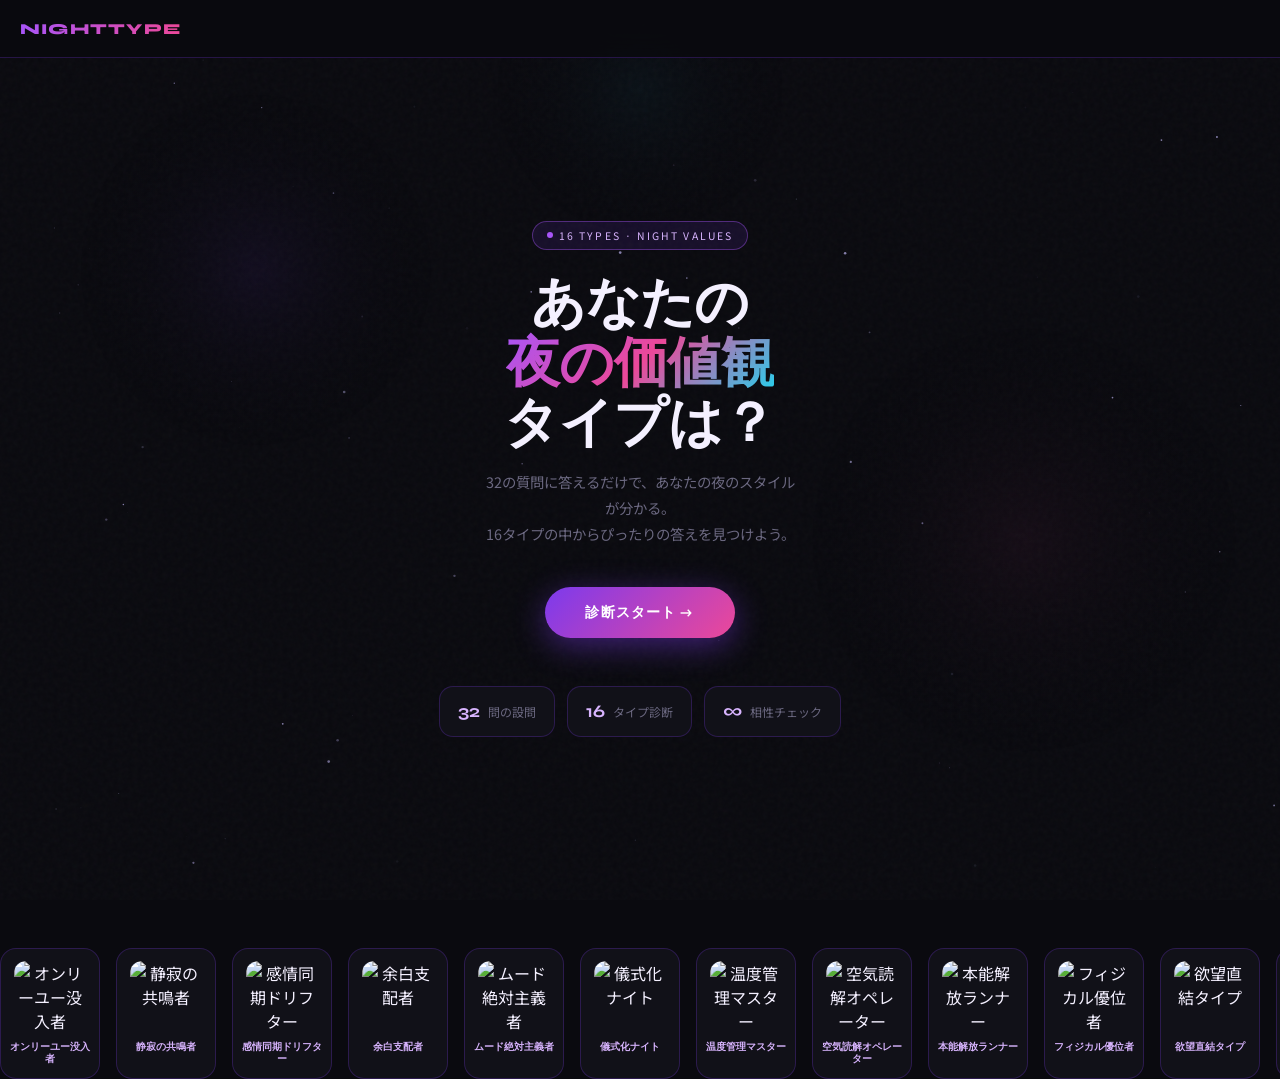
==== commit 94e4f804: "Add files via upload" ====
--- a/index.html
+++ b/index.html
@@ -1,61 +1,94 @@
 <!DOCTYPE html>
 <html lang="ja">
 <head>
-  <meta charset="UTF-8" />
-  <meta name="viewport" content="width=device-width, initial-scale=1.0" />
+  <meta charset="UTF-8"/>
+  <meta name="viewport" content="width=device-width, initial-scale=1.0"/>
   <title>夜の価値観タイプ診断</title>
-  <link rel="stylesheet" href="./style.css" />
+  <link rel="stylesheet" href="./style.css"/>
+  <style>
+    /* ── Marquee ── */
+    .marquee-wrap { overflow:hidden; width:100%; margin-top:48px; }
+    .marquee-track {
+      display:flex; gap:16px;
+      animation: marquee 28s linear infinite;
+      width:max-content;
+    }
+    .marquee-wrap:hover .marquee-track { animation-play-state:paused; }
+    @keyframes marquee { from{transform:translateX(0)} to{transform:translateX(-50%)} }
+    .marquee-card {
+      flex-shrink:0; width:100px; border-radius:16px;
+      background:var(--surface); border:1px solid var(--border);
+      padding:12px 8px; text-align:center;
+      transition:transform 0.2s, box-shadow 0.2s;
+      cursor:pointer; text-decoration:none; color:var(--white);
+    }
+    .marquee-card:hover {
+      transform:translateY(-6px) scale(1.05);
+      box-shadow:0 12px 32px rgba(124,58,237,0.4);
+      border-color:var(--purple-l);
+    }
+    .marquee-card img {
+      width:72px; height:72px; object-fit:cover; border-radius:12px;
+      display:block; margin:0 auto 8px;
+    }
+    .marquee-card .mc-name { font-size:0.6rem; font-family:'Syne',sans-serif; font-weight:700; line-height:1.3; color:var(--purple-ll); }
+  </style>
 </head>
 <body>
-
 <canvas id="bg-canvas"></canvas>
 <div class="noise"></div>
 
-<!-- NAVBAR -->
 <nav class="navbar">
   <a href="index.html" class="nav-logo">NightType</a>
-  <button class="hamburger" id="hamburger" aria-label="menu">
-    <span></span><span></span><span></span>
-  </button>
+  <button class="hamburger" id="hamburger"><span></span><span></span><span></span></button>
 </nav>
-
-<!-- DRAWER -->
 <div class="drawer" id="drawer">
   <a href="index.html" class="active"><span class="icon">🏠</span>ホーム</a>
   <a href="quiz.html"><span class="icon">🌙</span>診断する</a>
+  <a href="characters.html"><span class="icon">🎴</span>キャラ一覧</a>
   <a href="compat.html"><span class="icon">💜</span>相性チェック</a>
 </div>
 <div class="drawer-overlay" id="drawer-overlay"></div>
 
-<!-- HERO -->
 <div class="page">
   <div class="home-hero">
-
-    <div class="hero-badge">
-      <div class="dot"></div>
-      16 Types · Night Values
-    </div>
-
-    <h1 class="hero-title">
-      あなたの<br><span class="grad">夜の価値観</span><br>タイプは？
-    </h1>
-
-    <p class="hero-sub">
-      32の質問に答えるだけで、あなたの夜のスタイルが分かる。<br>
-      16タイプの中からぴったりの答えを見つけよう。
-    </p>
-
+    <div class="hero-badge"><div class="dot"></div>16 Types · Night Values</div>
+    <h1 class="hero-title">あなたの<br><span class="grad">夜の価値観</span><br>タイプは？</h1>
+    <p class="hero-sub">32の質問に答えるだけで、あなたの夜のスタイルが分かる。<br>16タイプの中からぴったりの答えを見つけよう。</p>
     <a href="quiz.html" class="hero-btn">診断スタート →</a>
-
     <div class="hero-cards">
       <div class="hero-card"><span class="num">32</span>問の設問</div>
       <div class="hero-card"><span class="num">16</span>タイプ診断</div>
       <div class="hero-card"><span class="num">∞</span>相性チェック</div>
     </div>
+  </div>
 
-  </div>
+  <!-- キャラ流れるマーキー -->
+  <div class="marquee-wrap" id="marqueeWrap"></div>
 </div>
 
+<script src="./types.js"></script>
 <script src="./common.js"></script>
+<script>
+// マーキーを2周分作る
+const wrap = document.getElementById('marqueeWrap');
+const track = document.createElement('div');
+track.className = 'marquee-track';
+const keys = Object.keys(types);
+// 2周分
+[...keys,...keys].forEach(k => {
+  const d = types[k];
+  const a = document.createElement('a');
+  a.className = 'marquee-card';
+  a.href = 'characters.html#'+k;
+  if(d.image){
+    a.innerHTML = `<img src="${d.image}" alt="${d.name}"/><div class="mc-name">${d.name}</div>`;
+  } else {
+    a.innerHTML = `<div style="font-size:2.8rem;margin-bottom:8px">${d.icon}</div><div class="mc-name">${d.name}</div>`;
+  }
+  track.appendChild(a);
+});
+wrap.appendChild(track);
+</script>
 </body>
 </html>
